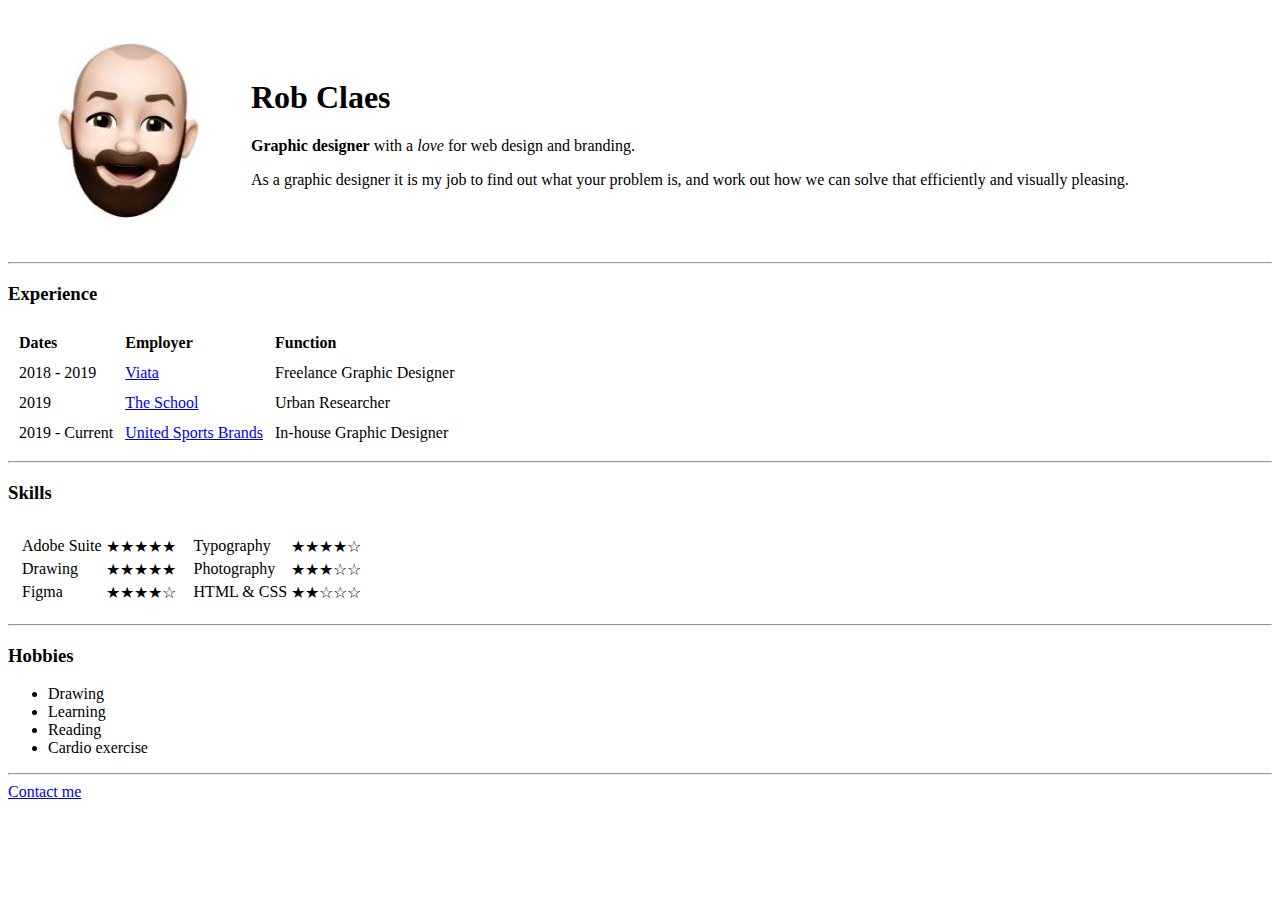
==== index.html @ 424e07d9 "Added initial CV files to repository" ====
<!DOCTYPE html>
<html lang="en" dir="ltr">

<head>
  <meta charset="utf-8">
  <title>Rob's Personal Website</title>
</head>

<body>

  <!-- Profile picture + Introduction, displayed in a table for layout -->

    <table cellspacing="20">
      <tr>
        <td><img src="images/profile-picture-rob-circle.png" alt="Profile picture of Rob Claes"></td>
        <td>
          <h1>Rob Claes</h1>
          <p><strong>Graphic designer</strong> with a <em>love</em> for web design and branding.</p>
          <p>As a graphic designer it is my job to find out what your problem is, and work out how we can solve that efficiently and visually pleasing.</p>
        </td>
      </tr>
    </table>

  <hr> <!-- Horizontal Rule -->

  <!-- Experience, displayed in a table for layout -->

    <h3>Experience</h3>

      <table style="text-align:left" cellspacing="10"> <!-- I used CSS to align the text of the table to the left -->
        <thead>
          <tr>
            <th>Dates</th>
            <th>Employer</th>
            <th>Function</th>
          </tr>
        </thead>
        <tbody>
          <tr>
            <td>2018 - 2019</td>
            <td><a href="https://www.viata.be/online-apotheek">Viata</a></td>
            <td>Freelance Graphic Designer</td>
          </tr>
          <tr>
            <td>2019</td>
            <td><a href="https://www.theschool.city/">The School</a></td>
            <td>Urban Researcher</td>
          </tr>
          <tr>
            <td>2019 - Current</td>
            <td><a href="https://www.unitedspb.com/">United Sports Brands</a></td>
            <td>In-house Graphic Designer</td>
          </tr>
        </tbody>
      </table>

    <hr> <!-- Horizontal Rule -->

    <!-- Main skills table, table with 2 nested tables for layout -->

      <h3>Skills</h3>

        <table cellspacing="10">
          <tr>
            <td>
              <table>
                <tr>
                  <td>Adobe Suite</td>
                  <td>★★★★★</td>
                </tr>
                <tr>
                  <td>Drawing</td>
                  <td>★★★★★</td>
                </tr>
                <tr>
                  <td>Figma</td>
                  <td>★★★★☆</td>
                </tr>
              </table>
            </td>
            <td>
              <table>
                <tr>
                  <td>Typography</td>
                  <td>★★★★☆</td>
                </tr>
                <tr>
                  <td>Photography</td>
                  <td>★★★☆☆</td>
                </tr>
                <tr>
                  <td>HTML & CSS</td>
                  <td>★★☆☆☆</td>
                </tr>
              </table>
            </td>
          </tr>
        </table>

    <hr> <!-- Horizontal Rule -->

    <!-- Hobbies, displayed in an unordered list -->

    <h3>Hobbies</h3>
      <ul>
        <li>Drawing</li>
        <li>Learning</li>
        <li>Reading</li>
        <li>Cardio exercise</li>
      </ul>

    <hr> <!-- Horizontal Rule -->

    <a href="contact-details.html">Contact me</a>

</body>

</html>
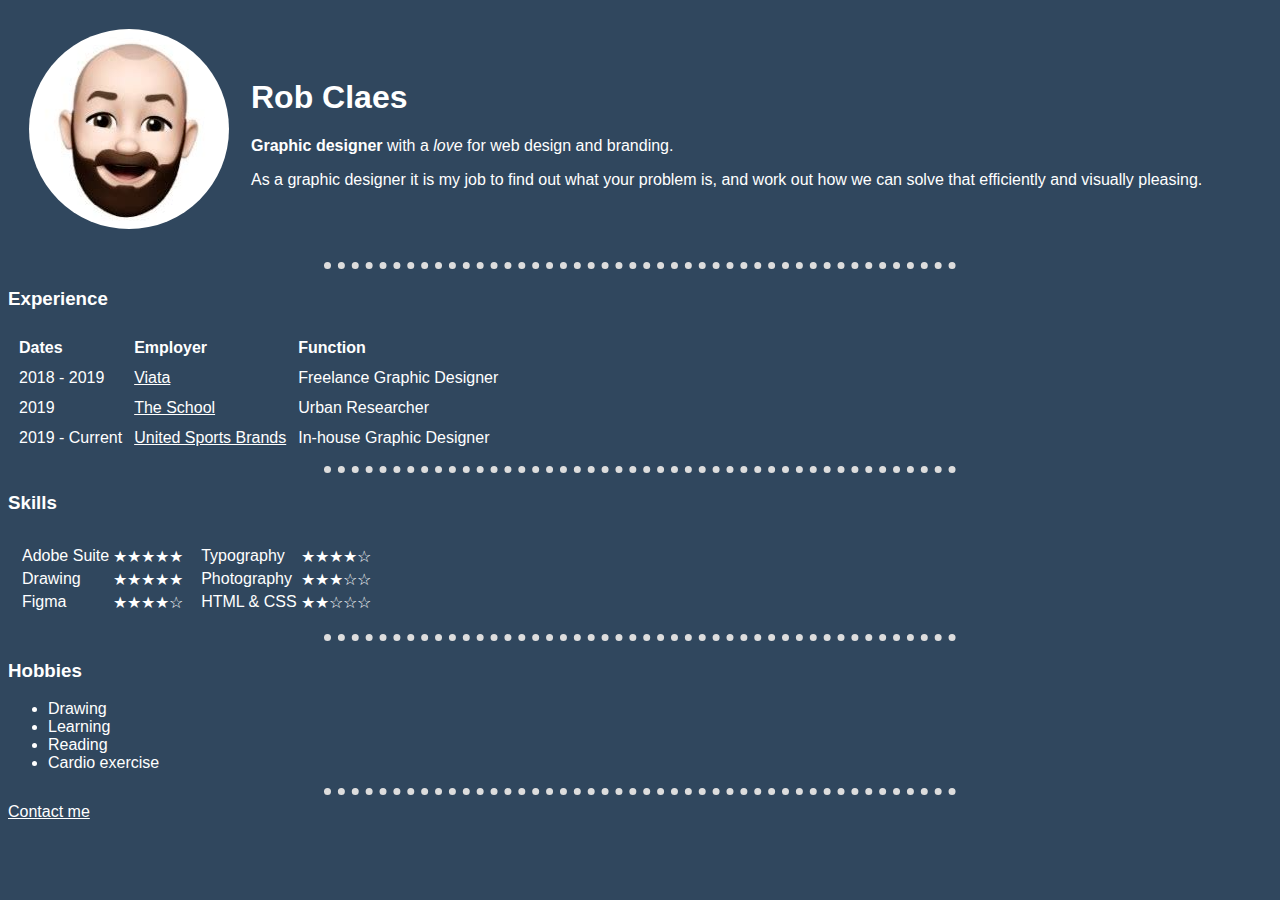
==== commit 2886147a: "Included first CSS changes" ====
--- a/index.html
+++ b/index.html
@@ -4,6 +4,7 @@
 <head>
   <meta charset="utf-8">
   <title>Rob's Personal Website</title>
+  <link rel="stylesheet" href="css/styles.css">
 </head>
 
 <body>
--- a/css/styles.css
+++ b/css/styles.css
@@ -0,0 +1,19 @@
+a:visited {
+  color: #dddddd;
+}
+
+body {
+   background-color: #30475e;
+   font-family: sans-serif;
+}
+
+hr {
+  border: 7px;
+  border-top-style: dotted;
+  color: #dddddd;
+  width: 50%;
+}
+
+a, h1, h2, h3, p, strong, li,table {
+  color: white;
+}
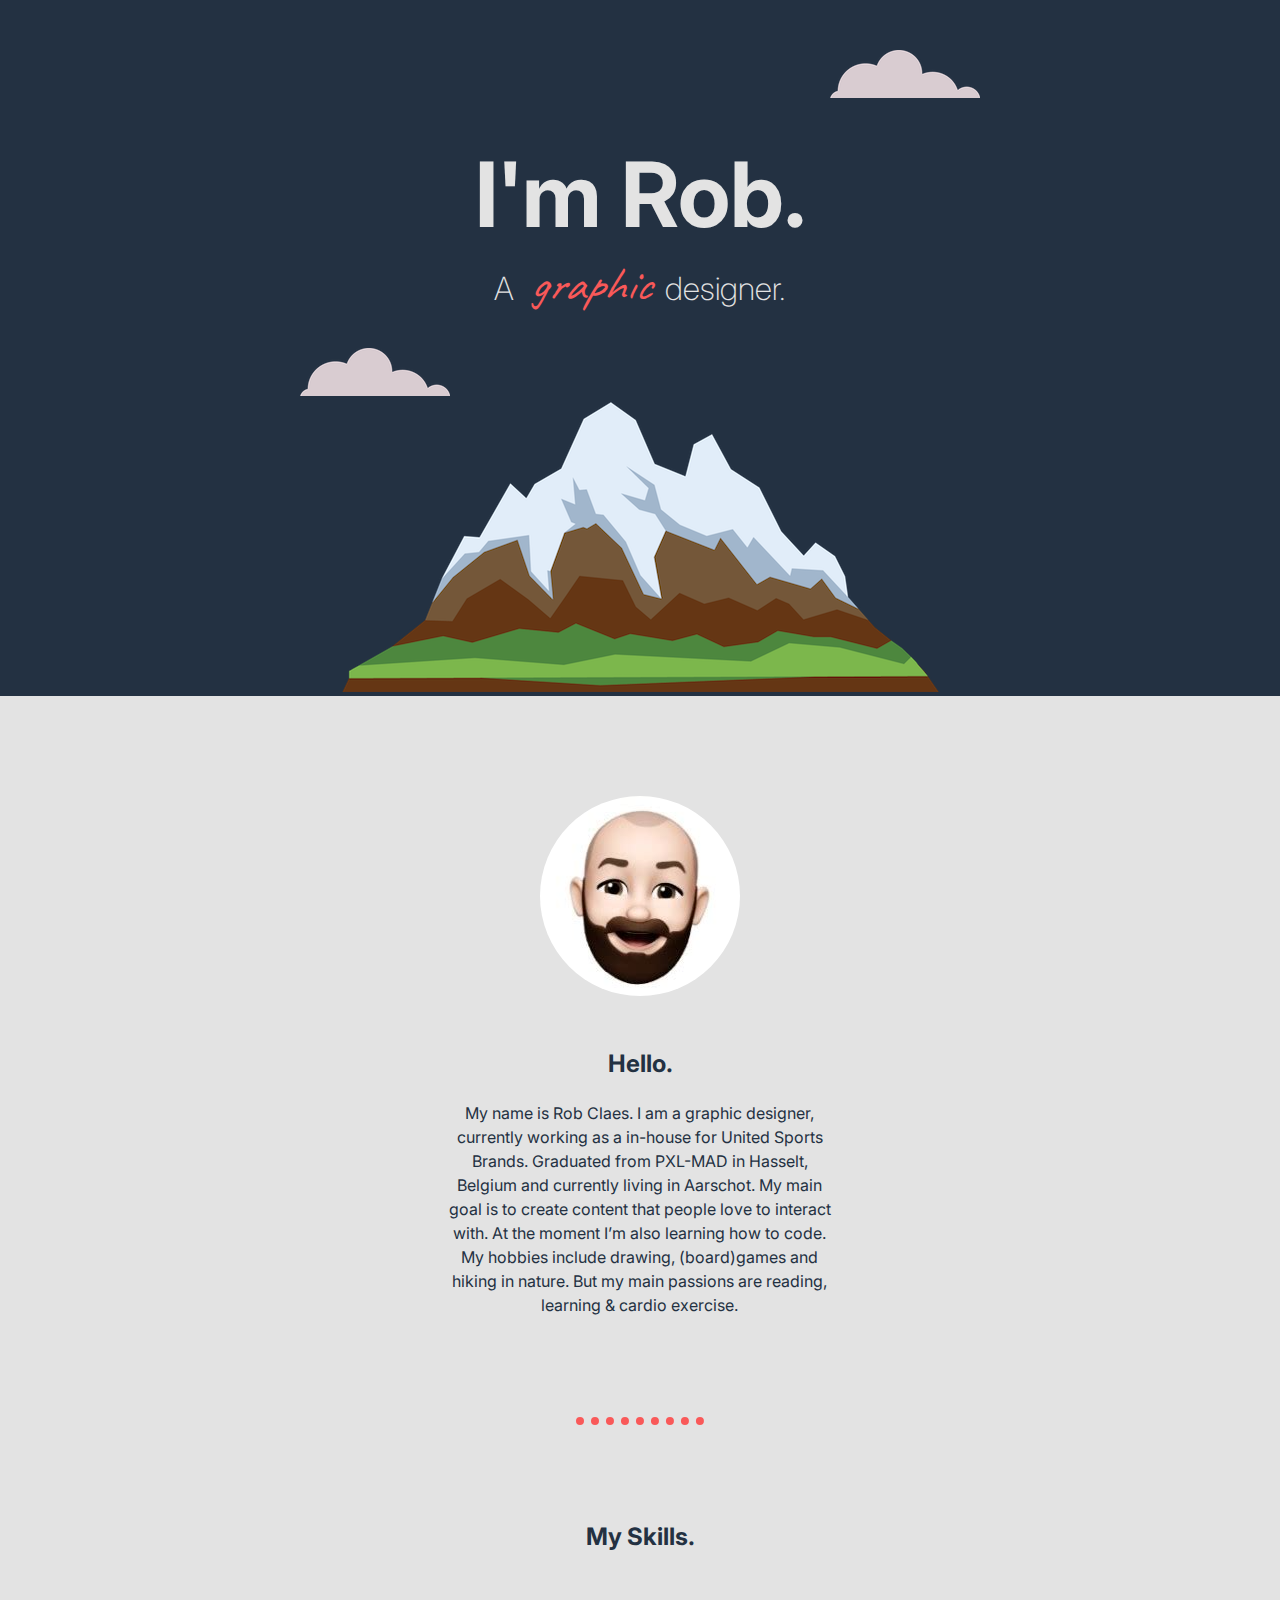
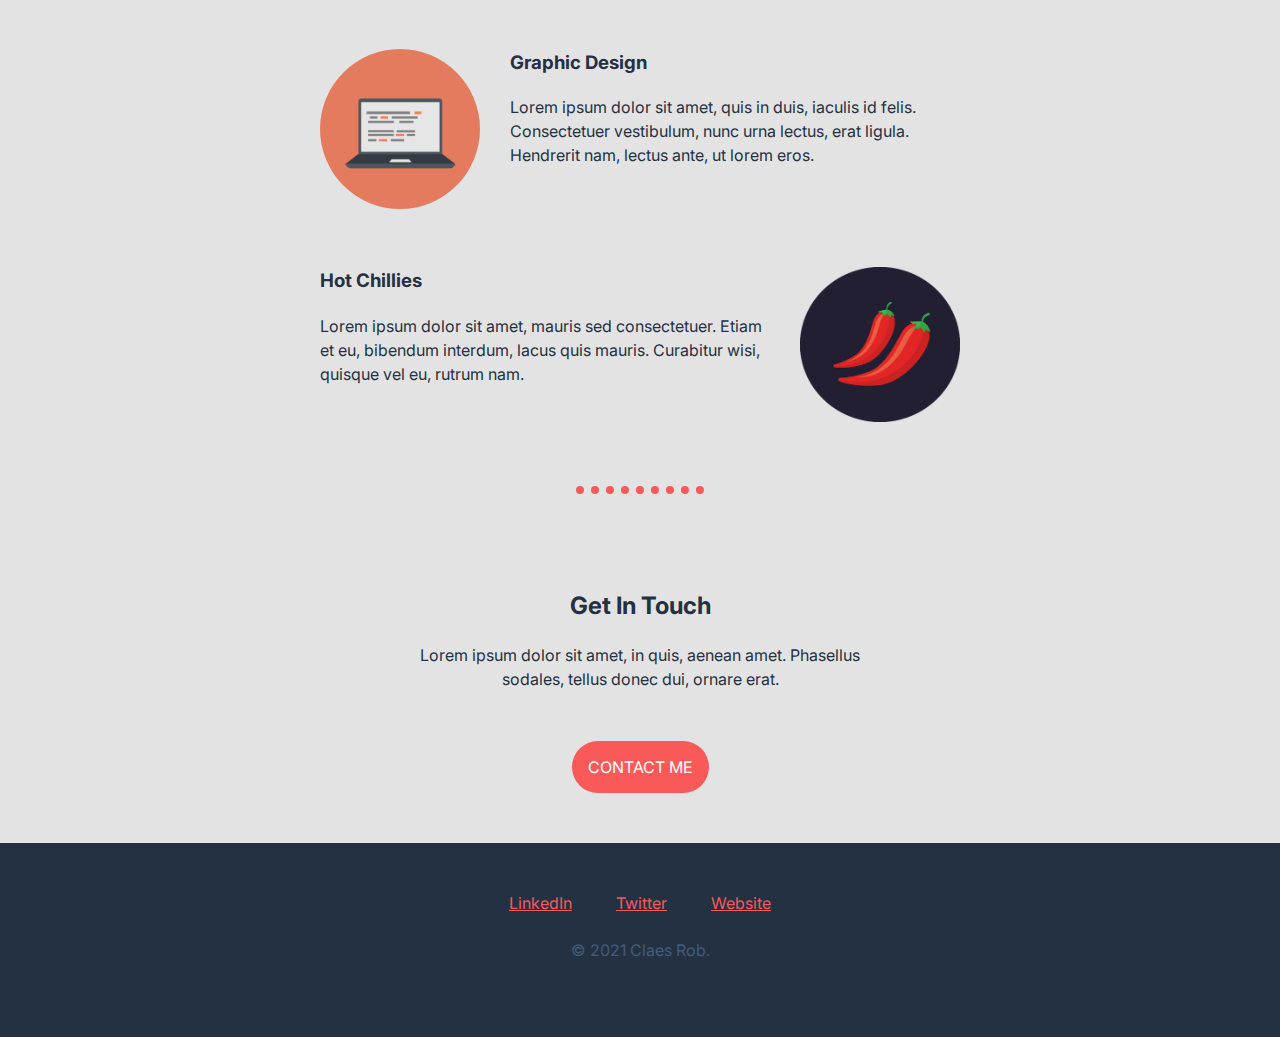
==== commit 736856af: "Updated CSS version of CV website" ====
--- a/index.html
+++ b/index.html
@@ -1,119 +1,84 @@
 <!DOCTYPE html>
 <html lang="en" dir="ltr">
 
-<head>
-  <meta charset="utf-8">
-  <title>Rob's Personal Website</title>
-  <link rel="stylesheet" href="css/styles.css">
-</head>
+  <head>
 
-<body>
+    <meta charset="utf-8">
+    <title>Rob Claes</title>
+    <link rel="stylesheet" href="css/styles.css">
+    <link rel="icon" href="favicon.ico">
+    <link rel="preconnect" href="https://fonts.gstatic.com">
+    <link href="https://fonts.googleapis.com/css2?family=Caveat&family=Inter:wght@200;400;700&display=swap" rel="stylesheet">
 
-  <!-- Profile picture + Introduction, displayed in a table for layout -->
+  </head>
 
-    <table cellspacing="20">
-      <tr>
-        <td><img src="images/profile-picture-rob-circle.png" alt="Profile picture of Rob Claes"></td>
-        <td>
-          <h1>Rob Claes</h1>
-          <p><strong>Graphic designer</strong> with a <em>love</em> for web design and branding.</p>
-          <p>As a graphic designer it is my job to find out what your problem is, and work out how we can solve that efficiently and visually pleasing.</p>
-        </td>
-      </tr>
-    </table>
+  <body>
 
-  <hr> <!-- Horizontal Rule -->
+  <!-- Div stands for 'Content division element'.
+  Div's are used to divide and structure your content. -->
 
-  <!-- Experience, displayed in a table for layout -->
+    <!-- Top Container -->
 
-    <h3>Experience</h3>
+    <div class="top-container">
 
-      <table style="text-align:left" cellspacing="10"> <!-- I used CSS to align the text of the table to the left -->
-        <thead>
-          <tr>
-            <th>Dates</th>
-            <th>Employer</th>
-            <th>Function</th>
-          </tr>
-        </thead>
-        <tbody>
-          <tr>
-            <td>2018 - 2019</td>
-            <td><a href="https://www.viata.be/online-apotheek">Viata</a></td>
-            <td>Freelance Graphic Designer</td>
-          </tr>
-          <tr>
-            <td>2019</td>
-            <td><a href="https://www.theschool.city/">The School</a></td>
-            <td>Urban Researcher</td>
-          </tr>
-          <tr>
-            <td>2019 - Current</td>
-            <td><a href="https://www.unitedspb.com/">United Sports Brands</a></td>
-            <td>In-house Graphic Designer</td>
-          </tr>
-        </tbody>
-      </table>
+      <img class="top-cloud"  src="images/cloud.png" alt="cloud-img">
+      <h1>I'm Rob.</h1>
+      <h2>A <em>graphic</em> designer.</h2>
+      <img class="bottom-cloud" src="images/cloud.png" alt="cloud-img">
+      <img src="images/mountain.png" alt="mountain-img">
 
-    <hr> <!-- Horizontal Rule -->
+    </div>
 
-    <!-- Main skills table, table with 2 nested tables for layout -->
+    <!-- Middle Container -->
 
-      <h3>Skills</h3>
+    <div class="middle-container">
 
-        <table cellspacing="10">
-          <tr>
-            <td>
-              <table>
-                <tr>
-                  <td>Adobe Suite</td>
-                  <td>★★★★★</td>
-                </tr>
-                <tr>
-                  <td>Drawing</td>
-                  <td>★★★★★</td>
-                </tr>
-                <tr>
-                  <td>Figma</td>
-                  <td>★★★★☆</td>
-                </tr>
-              </table>
-            </td>
-            <td>
-              <table>
-                <tr>
-                  <td>Typography</td>
-                  <td>★★★★☆</td>
-                </tr>
-                <tr>
-                  <td>Photography</td>
-                  <td>★★★☆☆</td>
-                </tr>
-                <tr>
-                  <td>HTML & CSS</td>
-                  <td>★★☆☆☆</td>
-                </tr>
-              </table>
-            </td>
-          </tr>
-        </table>
+      <div class="profile">
+        <img src="images/rob.png" alt="rob-img">
+        <h2>Hello.</h2>
+        <p class="intro-text">My name is Rob Claes. I am a graphic designer, currently working as a in-house for United Sports Brands. Graduated from PXL-MAD in Hasselt, Belgium and currently living in Aarschot. My main goal is to create content that people love to interact with. At the moment I’m also learning how to code. My hobbies include drawing, (board)games and hiking in nature. But my main passions are reading, learning & cardio exercise.</p>
+      </div>
 
-    <hr> <!-- Horizontal Rule -->
+      <hr>  <!-- Horizontal Rule -->
 
-    <!-- Hobbies, displayed in an unordered list -->
+      <div class="skills">
 
-    <h3>Hobbies</h3>
-      <ul>
-        <li>Drawing</li>
-        <li>Learning</li>
-        <li>Reading</li>
-        <li>Cardio exercise</li>
-      </ul>
+        <h2>My Skills.</h2>
 
-    <hr> <!-- Horizontal Rule -->
+        <div class="skill-row">
+          <img class="computer-image" src="images/computer.png" alt="computer-img">
+          <h3>Graphic Design</h3>
+          <p>Lorem ipsum dolor sit amet, quis in duis, iaculis id felis. Consectetuer vestibulum, nunc urna lectus, erat ligula.<br>
+            Hendrerit nam, lectus ante, ut lorem eros.</p>
+        </div>
 
-    <a href="contact-details.html">Contact me</a>
+        <div class="skill-row">
+          <img class="chillies-image" src="images/chillies.png" alt="chillies-img">
+          <h3>Hot Chillies</h3>
+          <p>Lorem ipsum dolor sit amet, mauris sed consectetuer. Etiam et eu, bibendum interdum, lacus quis mauris. Curabitur wisi, quisque vel eu, rutrum nam.</p>
+        </div>
 
-</body>
+      </div>
+
+      <hr>  <!-- Horizontal Rule -->
+
+      <div class="contact-me">
+        <h2>Get In Touch</h2>
+        <p class="contact-me-text">Lorem ipsum dolor sit amet, in quis, aenean amet. Phasellus sodales, tellus donec dui, ornare erat.</p>
+        <a class="btn" href="mailto:rob.m.claes@gmail.com">CONTACT ME</a>
+      </div>
+
+    </div>
+
+    <!-- Bottom Container -->
+
+    <div class="bottom-container">
+      <a class="footer-link" href="https://www.linkedin.com/in/rob-claes/">LinkedIn</a>
+      <a class="footer-link" href="https://twitter.com/RobClaes4">Twitter</a>
+      <a class="footer-link" href="https://www.robclaes.com/">Website</a>
+      <p>© 2021 Claes Rob.</p>
+    </div>
+
+  </body>
 
 </html>
--- a/css/styles.css
+++ b/css/styles.css
@@ -1,19 +1,181 @@
-a:visited {
-  color: #dddddd;
+/********** TAG SELECTORS **********/
+
+/* Colour set: #e3e3e3; #f95959; #455d7a; #233142; */
+
+a {
+  color: #f95959;
 }
 
 body {
-   background-color: #30475e;
-   font-family: sans-serif;
+  background-color: #e3e3e3;
+  font-family: 'Inter', sans-serif;
+  margin: 0;
+  text-align: center;
+  padding: 0;
+}
+
+h1 {
+  color: #e3e3e3;
+  font-size: 5.625rem; /* 100% = 16px = 1rem */
+  margin: 3.125rem auto 0 auto;
+  line-height: 1;
+}
+
+h2 {
+  color: #233142;
+  margin-top: 0;
+  line-height: 1;
+}
+
+h3 {
+  color: #233142;
+  margin-top: 0;
 }
 
 hr {
-  border: 7px;
+  border: 0.5rem;
   border-top-style: dotted;
-  color: #dddddd;
+  color: #f95959;
+  margin: 100px auto;
+  width: 10%;
+}
+
+img {
+  margin: 0;
+  padding: 0;
+  border: none;
+}
+
+p {
+  color: #233142;
+  font-size: 1rem;
+  line-height: 1.5;
+}
+
+/********** CLASS SELECTORS **********/
+
+.bottom-cloud {
+  position: absolute;
+  left: 300px;
+  bottom: 300px;
+}
+
+.bottom-container {
+  background-color: #233142;
+  padding: 50px 0;
+  margin: 0;
+}
+
+.bottom-container p {
+  color: #455d7a;
+  padding: 0;
+  margin: 25px;
+}
+
+.btn {
+   -webkit-border-radius: 100px;
+   -moz-border-radius: 100px;
+   border-radius: 100px;
+   color: #FFFFFF;
+   font-family: 'Inter', sans-serif;
+   font-size: 16px;
+   font-weight: 400;
+   padding: 16px;
+   background-color: #F95959;
+   text-decoration: none;
+   display: inline-block;
+   cursor: pointer;
+   text-align: center;
+   margin: 0 auto;
+}
+
+.btn:hover {
+   background: #FF7777;
+   border: solid #FF7777 0;
+   -webkit-border-radius: 100px;
+   -moz-border-radius: 100px;
+   border-radius: 100px;
+   text-decoration: none;
+}
+
+.computer-image {
+  width: 25%;
+  float: left;
+  margin-right: 30px;
+  border-radius: 100px;
+}
+
+.contact-me-text {
+  width: 35%;
+  margin: 25px auto 50px auto;
+}
+
+.chillies-image {
+  width: 25%;
+  float: right;
+  margin-left: 30px;
+}
+
+.footer-link {
+  margin: 0 20px;
+}
+
+.intro-text {
+  width: 62%;
+  margin: 25px auto 0 auto;
+}
+
+.skill-row {
+  margin: 100px auto;
+  width: 50%;
+  text-align: left;
+  line-height: 1.5;
+}
+
+.top-cloud {
+  position: absolute;
+  right: 300px;
+  top: 50px;
+}
+
+.top-container {
+  background-color: #233142;
+  padding: 100px 20px 0 20px;
+  position: relative;
+  border: none;
+}
+
+.top-container em {
+  font-family: 'Caveat', cursive;
+  font-size: 3rem;
+  color: #f95959;
+  margin: 0 0.5rem;
+}
+
+.top-container h2 {
+  color: #e3e3e3;
+  font-size: 2rem;
+  font-weight: 200;
+  margin-top: 20px;
+}
+
+.top-container img {
+  border: none;
+  margin: 0;
+  padding: 0;
+  border: none;
+}
+
+.middle-container {
+  padding: 50px 0;
+}
+
+.profile {
+  line-height: 1.5;
+  margin: 50px auto;
   width: 50%;
 }
 
-a, h1, h2, h3, p, strong, li,table {
-  color: white;
+.profile img {
+  margin: 0 0 50px 0;
 }
